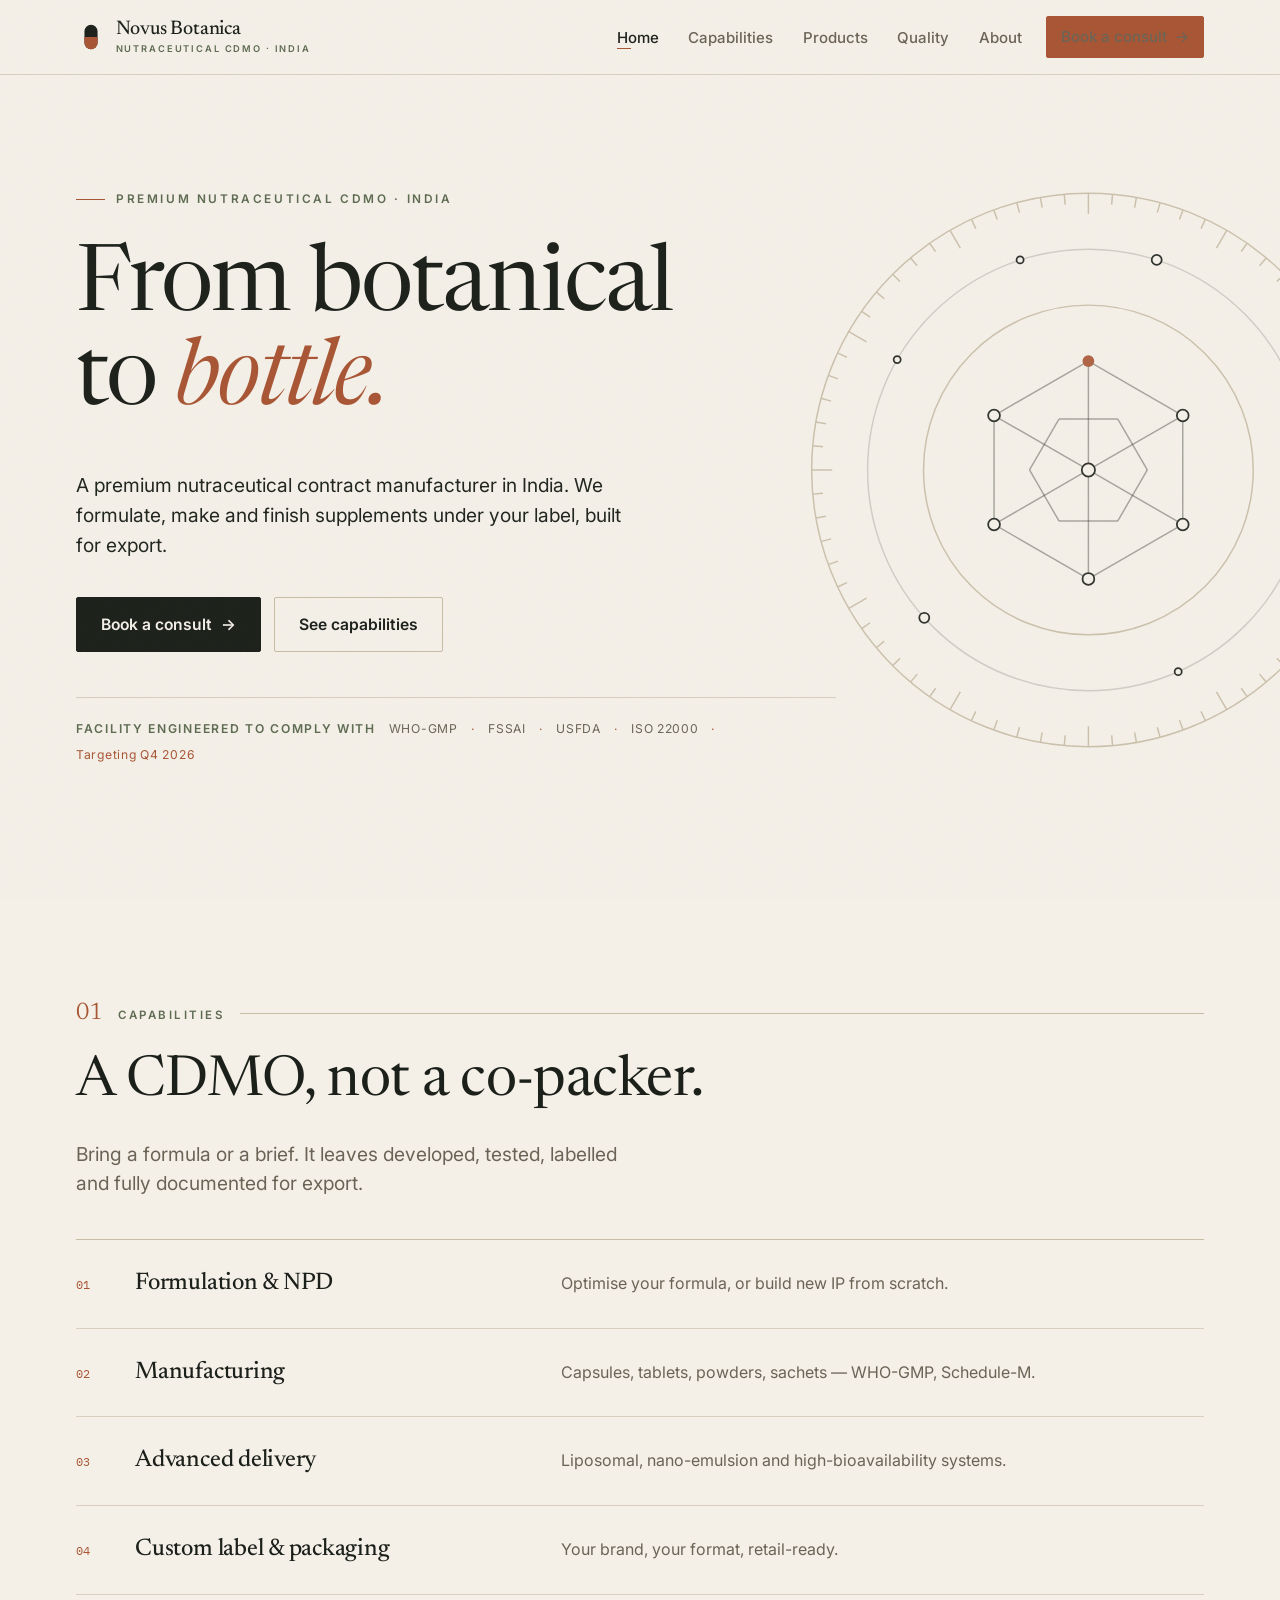
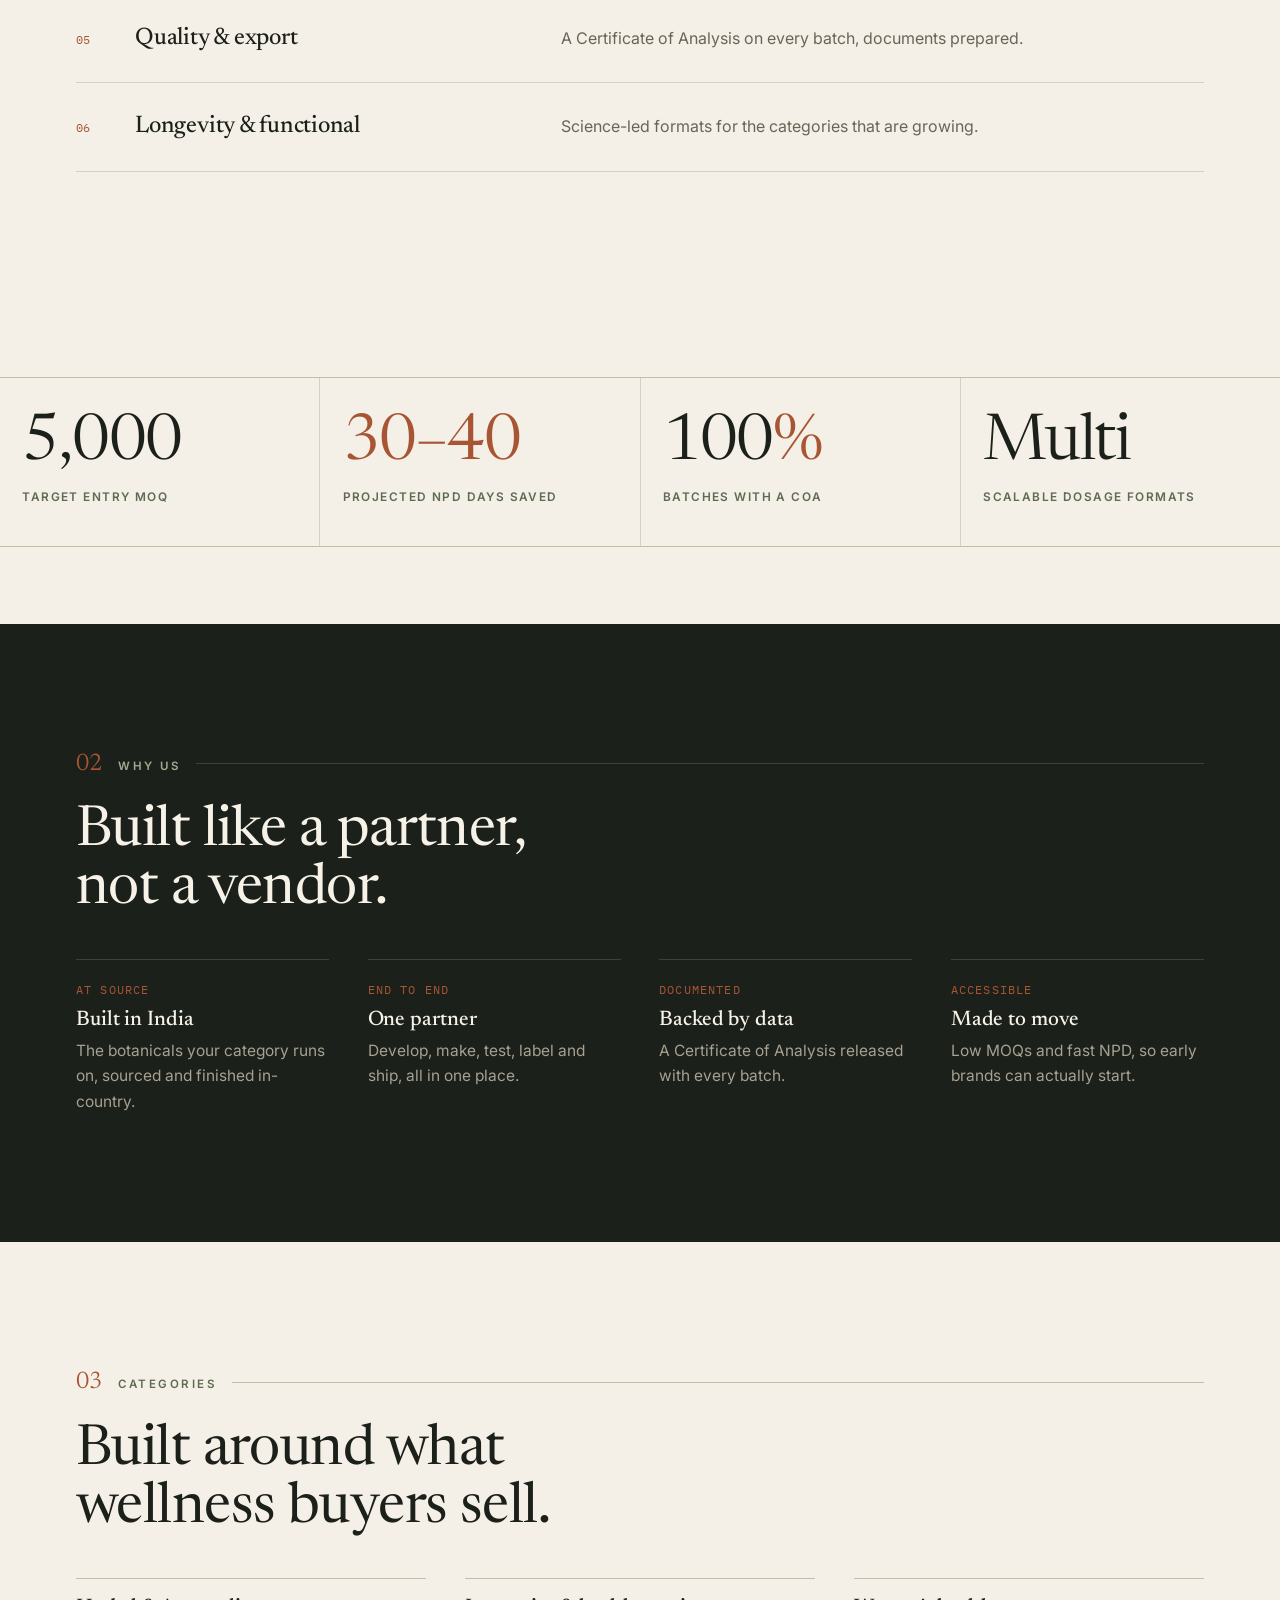
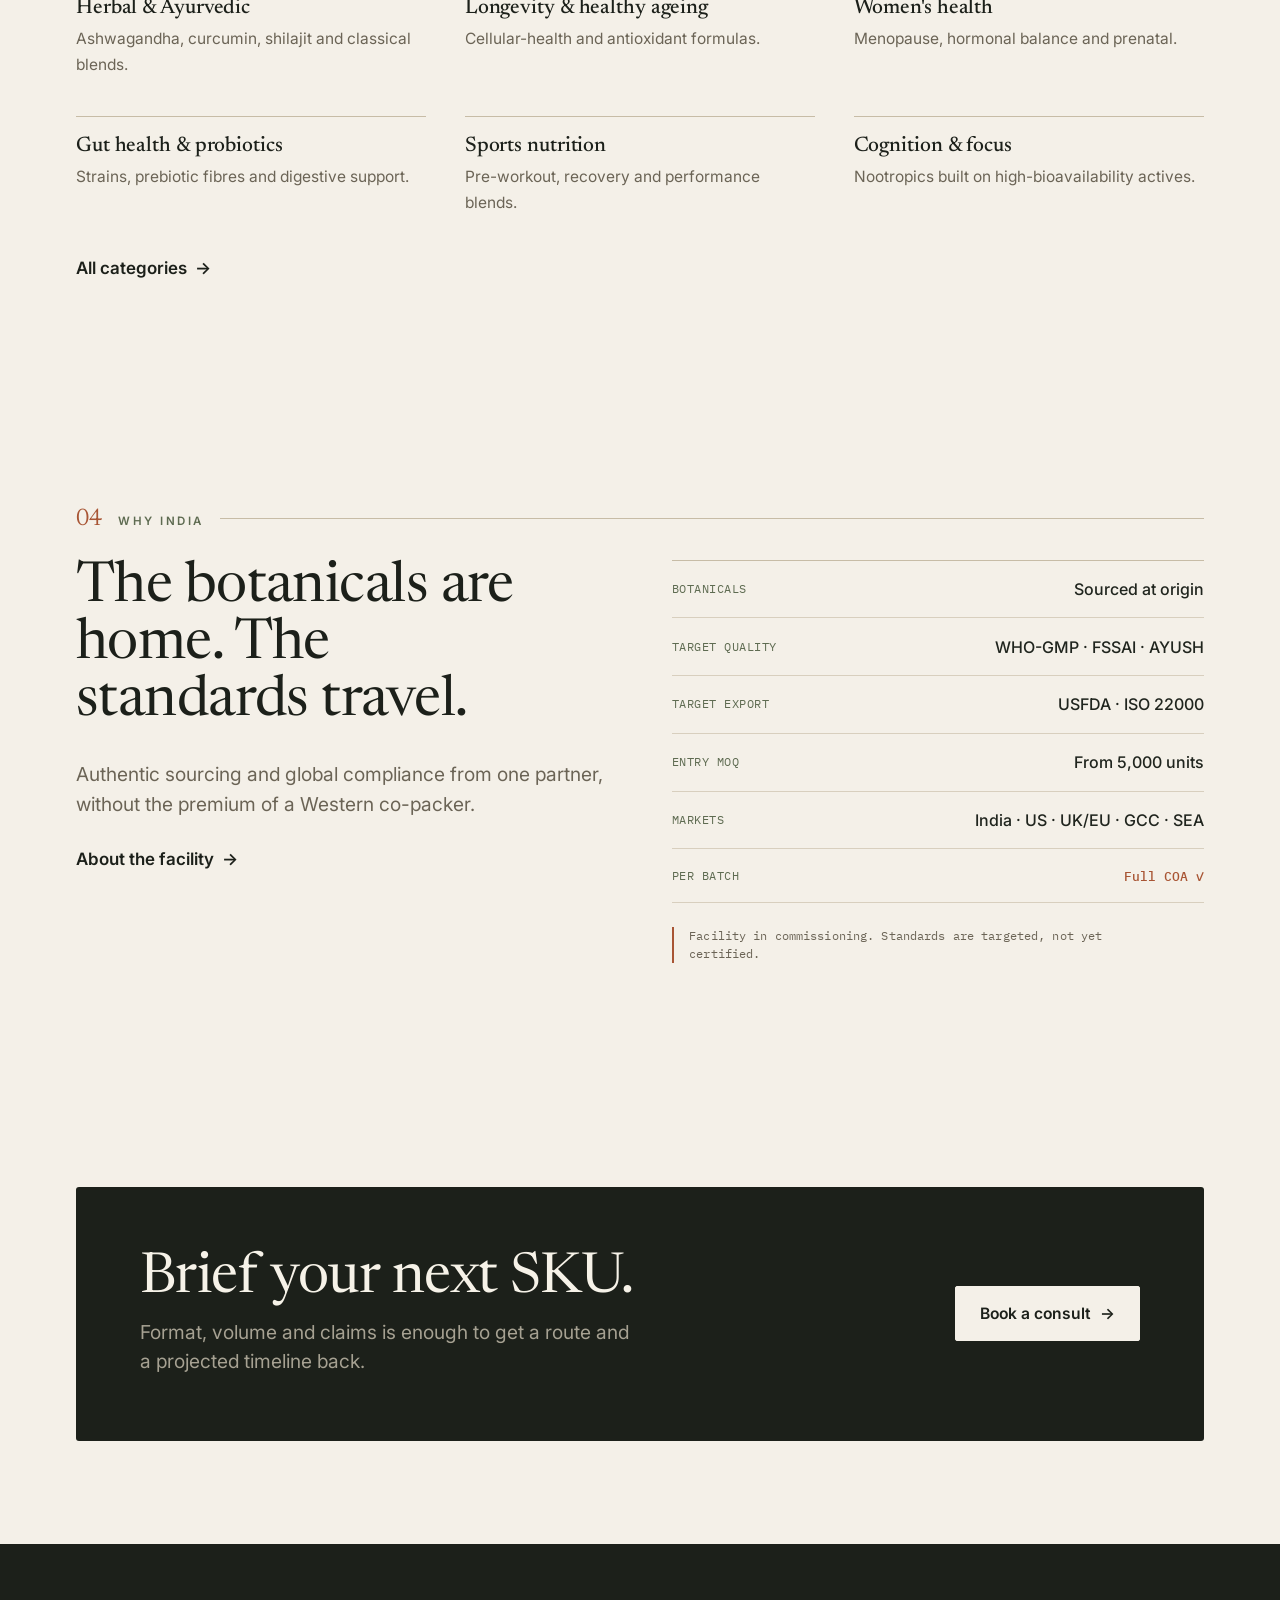
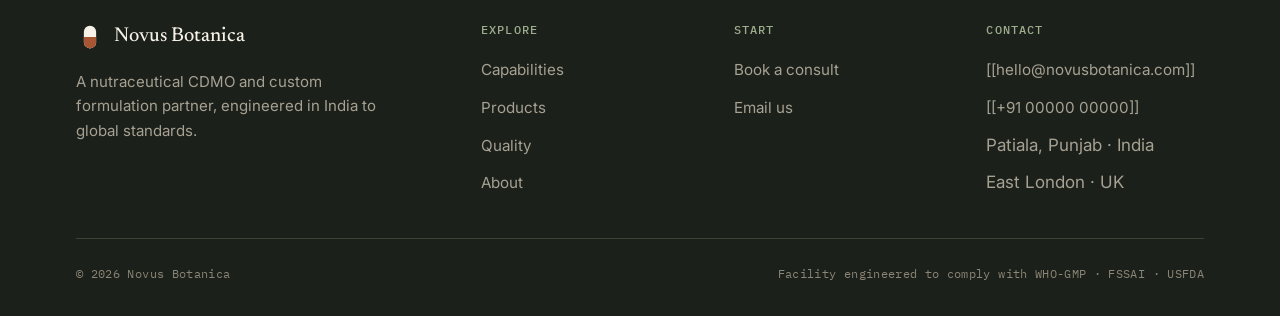
==== index.html @ 2269edfe "Add files via upload" ====
<!DOCTYPE html>
<html lang="en">
<head>
<meta charset="UTF-8">
<meta name="viewport" content="width=device-width, initial-scale=1.0">
<title>Novus Botanica — Nutraceutical CDMO & Custom Formulation, India</title>
<meta name="description" content="A premium nutraceutical CDMO in India. We formulate, manufacture and finish supplements under your label, built for export.">
<link rel="icon" href="data:image/svg+xml,%3Csvg xmlns='http://www.w3.org/2000/svg' viewBox='0 0 32 32'%3E%3Crect x='9' y='3' width='14' height='26' rx='7' fill='%231C201A'/%3E%3Cpath d='M9 16h14v6a7 7 0 0 1-7 7 7 7 0 0 1-7-7z' fill='%23A85534'/%3E%3C/svg%3E">
<link rel="preconnect" href="https://fonts.googleapis.com">
<link rel="preconnect" href="https://fonts.gstatic.com" crossorigin>
<link href="https://fonts.googleapis.com/css2?family=Inter:wght@400;500;600;700&family=Newsreader:ital,opsz,wght@0,6..72,200..700;1,6..72,200..600&family=IBM+Plex+Mono:wght@400;500&display=swap" rel="stylesheet">
<link rel="stylesheet" href="styles.css">
<script src="script.js" defer></script>
</head>
<body>

<header class="site-head">
  <div class="wrap nav">
    <a class="brand" href="index.html" aria-label="Novus Botanica home">
      <svg class="mark" viewBox="0 0 32 32" aria-hidden="true"><rect class="cap2" x="9" y="3" width="14" height="26" rx="7"/><path class="cap" d="M9 16h14v6a7 7 0 0 1-7 7 7 7 0 0 1-7-7z"/></svg>
      <span class="bt"><span class="nm">Novus Botanica</span><small>Nutraceutical CDMO · India</small></span>
    </a>
    <button class="nav-toggle" aria-label="Menu" aria-expanded="false" aria-controls="nav-links">
      <svg viewBox="0 0 24 24" fill="none" stroke-width="2" stroke-linecap="round"><path d="M4 7h16M4 12h16M4 17h16"/></svg>
    </button>
    <ul class="nav-links" id="nav-links">
      <li><a href="index.html" aria-current="page">Home</a></li>
      <li><a href="capabilities.html">Capabilities</a></li>
      <li><a href="products.html">Products</a></li>
      <li><a href="certifications.html">Quality</a></li>
      <li><a href="about.html">About</a></li>
      <li class="nav-cta"><a class="btn btn-clay" href="contact.html">Book a consult <span class="arr">→</span></a></li>
    </ul>
  </div>
</header>

<main>

<!-- Hero -->
<section class="hero">
  <div class="plate" id="plate" aria-hidden="true"></div>
  <div class="wrap">
    <p class="hero-meta">Premium nutraceutical CDMO · India</p>
    <h1>From botanical<br>to <em>bottle.</em></h1>
    <p class="lead">A premium nutraceutical contract manufacturer in India. We formulate, make and finish supplements under your label, built for export.</p>
    <div class="hero-cta">
      <a class="btn btn-primary" href="contact.html">Book a consult <span class="arr">→</span></a>
      <a class="btn btn-ghost" href="capabilities.html">See capabilities</a>
    </div>
    <p class="hero-note">
      <span class="k">Facility engineered to comply with</span>
      <span>WHO-GMP</span><span class="dot">·</span><span>FSSAI</span><span class="dot">·</span><span>USFDA</span><span class="dot">·</span><span>ISO 22000</span><span class="dot">·</span><span style="color:var(--clay)">Targeting Q4 2026</span>
    </p>
  </div>
</section>

<!-- 01 Capabilities -->
<section class="section">
  <div class="wrap">
    <div class="folio rv"><span class="no">01</span><span class="lab">Capabilities</span><span class="rule"></span></div>
    <div class="rv" style="max-width:60ch; margin-bottom:2.5rem">
      <h2>A CDMO, not a co-packer.</h2>
      <p class="lead">Bring a formula or a brief. It leaves developed, tested, labelled and fully documented for export.</p>
    </div>
    <div class="index rv">
      <div class="row"><span class="ix">01</span><span class="ttl">Formulation &amp; NPD</span><span class="desc">Optimise your formula, or build new IP from scratch.</span></div>
      <div class="row"><span class="ix">02</span><span class="ttl">Manufacturing</span><span class="desc">Capsules, tablets, powders, sachets — WHO-GMP, Schedule-M.</span></div>
      <div class="row"><span class="ix">03</span><span class="ttl">Advanced delivery</span><span class="desc">Liposomal, nano-emulsion and high-bioavailability systems.</span></div>
      <div class="row"><span class="ix">04</span><span class="ttl">Custom label &amp; packaging</span><span class="desc">Your brand, your format, retail-ready.</span></div>
      <div class="row"><span class="ix">05</span><span class="ttl">Quality &amp; export</span><span class="desc">A Certificate of Analysis on every batch, documents prepared.</span></div>
      <div class="row"><span class="ix">06</span><span class="ttl">Longevity &amp; functional</span><span class="desc">Science-led formats for the categories that are growing.</span></div>
    </div>
  </div>
</section>

<!-- Figures -->
<section class="section--tight">
  <div class="figs">
    <div class="fig rv"><div class="n">5,000</div><div class="c">Target entry MOQ</div></div>
    <div class="fig rv d1"><div class="n"><em>30–40</em></div><div class="c">Projected NPD days saved</div></div>
    <div class="fig rv d2"><div class="n">100<em>%</em></div><div class="c">Batches with a COA</div></div>
    <div class="fig rv d3"><div class="n">Multi</div><div class="c">Scalable dosage formats</div></div>
  </div>
</section>

<!-- 02 Why partner (ink) -->
<section class="section ink">
  <div class="wrap">
    <div class="folio rv"><span class="no">02</span><span class="lab">Why us</span><span class="rule"></span></div>
    <h2 class="rv" style="max-width:16ch; margin-bottom:2.5rem">Built like a partner, not a vendor.</h2>
    <div class="cols cols-4">
      <div class="feat rv"><span class="mk">At source</span><h3>Built in India</h3><p>The botanicals your category runs on, sourced and finished in-country.</p></div>
      <div class="feat rv d1"><span class="mk">End to end</span><h3>One partner</h3><p>Develop, make, test, label and ship, all in one place.</p></div>
      <div class="feat rv d2"><span class="mk">Documented</span><h3>Backed by data</h3><p>A Certificate of Analysis released with every batch.</p></div>
      <div class="feat rv d3"><span class="mk">Accessible</span><h3>Made to move</h3><p>Low MOQs and fast NPD, so early brands can actually start.</p></div>
    </div>
  </div>
</section>

<!-- 03 Categories -->
<section class="section">
  <div class="wrap">
    <div class="folio rv"><span class="no">03</span><span class="lab">Categories</span><span class="rule"></span></div>
    <h2 class="rv" style="max-width:18ch; margin-bottom:2.5rem">Built around what wellness buyers sell.</h2>
    <div class="cols cols-3">
      <div class="feat rv"><h3>Herbal &amp; Ayurvedic</h3><p>Ashwagandha, curcumin, shilajit and classical blends.</p></div>
      <div class="feat rv"><h3>Longevity &amp; healthy ageing</h3><p>Cellular-health and antioxidant formulas.</p></div>
      <div class="feat rv"><h3>Women's health</h3><p>Menopause, hormonal balance and prenatal.</p></div>
      <div class="feat rv"><h3>Gut health &amp; probiotics</h3><p>Strains, prebiotic fibres and digestive support.</p></div>
      <div class="feat rv"><h3>Sports nutrition</h3><p>Pre-workout, recovery and performance blends.</p></div>
      <div class="feat rv"><h3>Cognition &amp; focus</h3><p>Nootropics built on high-bioavailability actives.</p></div>
    </div>
    <p style="margin-top:2.4rem"><a class="tlink" href="products.html">All categories <span class="arr">→</span></a></p>
  </div>
</section>

<!-- 04 Why India -->
<section class="section--tight" style="padding-bottom:clamp(4.5rem,10vw,9rem)">
  <div class="wrap">
    <div class="folio rv"><span class="no">04</span><span class="lab">Why India</span><span class="rule"></span></div>
    <div class="cols cols-2" style="align-items:start; gap:clamp(2rem,5vw,5rem)">
      <div class="rv">
        <h2 style="max-width:14ch">The botanicals are home. The standards travel.</h2>
        <p class="lead">Authentic sourcing and global compliance from one partner, without the premium of a Western co-packer.</p>
        <p style="margin-top:1.6rem"><a class="tlink" href="about.html">About the facility <span class="arr">→</span></a></p>
      </div>
      <div class="rv d1">
        <ul class="spec">
          <li><span class="k">Botanicals</span><span class="v">Sourced at origin</span></li>
          <li><span class="k">Target quality</span><span class="v">WHO-GMP · FSSAI · AYUSH</span></li>
          <li><span class="k">Target export</span><span class="v">USFDA · ISO 22000</span></li>
          <li><span class="k">Entry MOQ</span><span class="v">From 5,000 units</span></li>
          <li><span class="k">Markets</span><span class="v">India · US · UK/EU · GCC · SEA</span></li>
          <li><span class="k">Per batch</span><span class="v ok">Full COA ✓</span></li>
        </ul>
        <p class="note">Facility in commissioning. Standards are targeted, not yet certified.</p>
      </div>
    </div>
  </div>
</section>

<!-- CTA -->
<section class="section--tight" style="padding-bottom:clamp(4rem,8vw,7rem)">
  <div class="wrap">
    <div class="ink cta rv" style="border-radius:3px; padding:clamp(2.6rem,5vw,4.5rem)">
      <div class="inner">
        <div>
          <h2>Brief your next SKU.</h2>
          <p class="lead">Format, volume and claims is enough to get a route and a projected timeline back.</p>
        </div>
        <a class="btn btn-primary" href="contact.html">Book a consult <span class="arr">→</span></a>
      </div>
    </div>
  </div>
</section>

</main>

<footer class="site-foot">
  <div class="wrap">
    <div class="foot-top">
      <div>
        <span class="foot-brand"><svg class="mark" viewBox="0 0 32 32" aria-hidden="true"><rect class="cap2" x="9" y="3" width="14" height="26" rx="7"/><path class="cap" d="M9 16h14v6a7 7 0 0 1-7 7 7 7 0 0 1-7-7z"/></svg><span class="nm">Novus Botanica</span></span>
        <p class="foot-blurb">A nutraceutical CDMO and custom formulation partner, engineered in India to global standards.</p>
      </div>
      <div><h4>Explore</h4><ul><li><a href="capabilities.html">Capabilities</a></li><li><a href="products.html">Products</a></li><li><a href="certifications.html">Quality</a></li><li><a href="about.html">About</a></li></ul></div>
      <div><h4>Start</h4><ul><li><a href="contact.html">Book a consult</a></li><li><a href="mailto:[[hello@novusbotanica.com]]">Email us</a></li></ul></div>
      <div><h4>Contact</h4><ul><li><a href="mailto:[[hello@novusbotanica.com]]">[[hello@novusbotanica.com]]</a></li><li><a href="tel:[[+910000000000]]">[[+91 00000 00000]]</a></li><li>Patiala, Punjab · India</li><li>East London · UK</li></ul></div>
    </div>
    <div class="foot-bot"><span>© <span id="year">2026</span> Novus Botanica</span><span>Facility engineered to comply with WHO-GMP · FSSAI · USFDA</span></div>
  </div>
</footer>

</body>
</html>
---- styles.css ----
/* ============================================================
   Novus Botanica — "Apothecary Clinical"
   Light, warm, editorial. Bone paper · warm ink · clay-spice
   accent · moss. Fraunces display + Hanken Grotesk. Monograph
   structure, fine-line specimen motif, generous air.
   ============================================================ */

:root{
  --paper:    #F4F0E8;   /* warm bone — primary surface */
  --paper-2:  #EDE6D8;   /* recessed panel */
  --paper-3:  #E6DECC;   /* deeper warm */
  --ink:      #1C201A;   /* warm near-black */
  --ink-2:    #282D24;   /* ink panel surface */
  --ink-soft: #343A30;   /* cards on ink */
  --clay:     #A85534;   /* spice accent */
  --clay-deep:#8C4527;   /* accent hover */
  --moss:     #5E6B51;   /* cool secondary */
  --line:     #D8CFBE;   /* hairline on paper */
  --line-2:   #C7BCA6;   /* stronger hairline */
  --line-ink: #3C4236;   /* hairline on ink */
  --text:     #20251E;   /* body on paper */
  --muted:    #6B6456;   /* secondary on paper */
  --on-ink:   #ECE6D8;   /* text on ink */
  --on-ink-mut:#A6A192;  /* secondary on ink */

  --maxw: 1240px;
  --serif: "Newsreader", Georgia, "Times New Roman", serif;
  --sans:  "Inter", system-ui, -apple-system, sans-serif;
  --mono:  "IBM Plex Mono", ui-monospace, monospace;

  --ease: cubic-bezier(.2,.6,.2,1);
}

/* ---------- Base ---------- */
*,*::before,*::after{ box-sizing:border-box; }
html{ -webkit-text-size-adjust:100%; scroll-behavior:smooth; }
@media (prefers-reduced-motion: reduce){ html{ scroll-behavior:auto; } }
body{ margin:0; background:var(--paper); color:var(--text);
  font-family:var(--sans); font-size:1.0625rem; line-height:1.65; font-weight:400;
  -webkit-font-smoothing:antialiased; text-rendering:optimizeLegibility; position:relative; }
/* subtle paper grain */
body::before{ content:""; position:fixed; inset:0; z-index:9999; pointer-events:none; opacity:.035;
  background-image:url("data:image/svg+xml,%3Csvg xmlns='http://www.w3.org/2000/svg' width='160' height='160'%3E%3Cfilter id='n'%3E%3CfeTurbulence type='fractalNoise' baseFrequency='0.8' numOctaves='2' stitchTiles='stitch'/%3E%3C/filter%3E%3Crect width='100%25' height='100%25' filter='url(%23n)'/%3E%3C/svg%3E"); }
img{ max-width:100%; display:block; }
a{ color:inherit; }
::selection{ background:var(--clay); color:var(--paper); }

h1,h2,h3{ font-family:var(--serif); font-weight:430; line-height:1.02;
  letter-spacing:-0.01em; margin:0 0 .5em; color:var(--ink);
  font-optical-sizing:auto; }
h1{ font-size:clamp(3rem, 7.2vw, 6.4rem); font-weight:380; letter-spacing:-0.02em; }
h2{ font-size:clamp(2.1rem, 4.4vw, 3.6rem); font-weight:400; }
h3{ font-size:1.32rem; font-weight:500; letter-spacing:-0.005em; }
em{ font-style:italic; }
.accent{ color:var(--clay); }
p{ margin:0 0 1.15rem; }

/* ---------- Layout ---------- */
.wrap{ width:100%; max-width:var(--maxw); margin-inline:auto; padding-inline:clamp(1.25rem,5vw,3.5rem); }
.section{ padding-block:clamp(4.5rem,10vw,9rem); }
.section--tight{ padding-block:clamp(3rem,6vw,5rem); }
.lead{ font-family:var(--sans); font-size:clamp(1.12rem,1.5vw,1.32rem); line-height:1.55; color:var(--muted); max-width:48ch; font-weight:400; }
.measure{ max-width:60ch; }

/* dark panel */
.ink{ background:var(--ink); color:var(--on-ink); position:relative; overflow:hidden; }
.ink h1,.ink h2,.ink h3{ color:#F6F2E8; }
.ink .lead{ color:var(--on-ink-mut); }

/* ---------- Folio / eyebrow ---------- */
.folio{ display:flex; align-items:baseline; gap:1rem; margin-bottom:1.8rem; }
.folio .no{ font-family:var(--serif); font-weight:380; font-size:1.5rem; color:var(--clay); line-height:1; font-feature-settings:"lnum"; }
.folio .lab{ font-family:var(--sans); font-size:.72rem; font-weight:600; letter-spacing:.22em; text-transform:uppercase; color:var(--moss); }
.folio .rule{ flex:1; height:1px; background:var(--line-2); align-self:center; }
.ink .folio .lab{ color:#9DAE8E; }
.ink .folio .rule{ background:var(--line-ink); }

.eyebrow{ font-family:var(--sans); font-size:.72rem; font-weight:600; letter-spacing:.22em; text-transform:uppercase; color:var(--moss);
  display:inline-flex; align-items:center; gap:.6rem; margin:0 0 1.4rem; }
.eyebrow::before{ content:""; width:1.6rem; height:1px; background:var(--clay); }
.ink .eyebrow{ color:#9DAE8E; }

/* ---------- Buttons ---------- */
.btn{ display:inline-flex; align-items:center; gap:.55rem; font-family:var(--sans); font-weight:600; font-size:.98rem;
  padding:.85rem 1.5rem; border-radius:2px; border:1px solid transparent; cursor:pointer; text-decoration:none;
  transition:transform .2s var(--ease), background .2s var(--ease), color .2s var(--ease), border-color .2s var(--ease); }
.btn .arr{ transition:transform .25s var(--ease); }
.btn:hover .arr{ transform:translateX(4px); }
.btn-primary{ background:var(--ink); color:var(--paper); border-color:var(--ink); }
.btn-primary:hover{ background:var(--clay); border-color:var(--clay); transform:translateY(-2px); }
.btn-clay{ background:var(--clay); color:var(--paper); border-color:var(--clay); }
.btn-clay:hover{ background:var(--clay-deep); border-color:var(--clay-deep); transform:translateY(-2px); }
.btn-ghost{ background:transparent; color:var(--ink); border-color:var(--line-2); }
.btn-ghost:hover{ border-color:var(--ink); transform:translateY(-2px); }
.ink .btn-ghost{ color:var(--paper); border-color:#4A5142; }
.ink .btn-ghost:hover{ border-color:var(--on-ink-mut); }
.ink .btn-primary{ background:var(--paper); color:var(--ink); border-color:var(--paper); }
.ink .btn-primary:hover{ background:var(--clay); color:var(--paper); border-color:var(--clay); }

/* text link with drawn underline */
.tlink{ text-decoration:none; color:var(--ink); font-weight:600; display:inline-flex; align-items:center; gap:.5rem;
  background-image:linear-gradient(var(--clay),var(--clay)); background-size:0% 1.5px; background-repeat:no-repeat;
  background-position:left 100%; transition:background-size .3s var(--ease); padding-bottom:2px; }
.tlink:hover{ background-size:100% 1.5px; }
.tlink .arr{ transition:transform .25s var(--ease); }
.tlink:hover .arr{ transform:translateX(4px); }
.ink .tlink{ color:var(--paper); }

/* ---------- Header ---------- */
.site-head{ position:sticky; top:0; z-index:50; background:color-mix(in srgb,var(--paper) 86%, transparent);
  backdrop-filter:saturate(1.1) blur(10px); border-bottom:1px solid var(--line); }
.nav{ display:flex; align-items:center; justify-content:space-between; gap:1rem; height:74px; }
.brand{ display:inline-flex; align-items:center; gap:.6rem; text-decoration:none; color:var(--ink); }
.brand .mark{ width:30px; height:30px; flex:none; }
.brand .cap{ fill:var(--clay); } .brand .cap2{ fill:var(--ink); }
.brand .bt{ display:flex; flex-direction:column; line-height:1; }
.brand .nm{ font-family:var(--serif); font-weight:480; font-size:1.24rem; letter-spacing:-0.01em; }
.brand small{ font-family:var(--sans); font-weight:600; font-size:.58rem; letter-spacing:.2em; text-transform:uppercase; color:var(--moss); margin-top:4px; }
.nav-links{ display:flex; align-items:center; gap:.15rem; list-style:none; margin:0; padding:0; }
.nav-links a{ text-decoration:none; color:var(--muted); font-size:.94rem; font-weight:500; padding:.5rem .85rem; border-radius:2px; position:relative; transition:color .15s var(--ease); }
.nav-links a:hover{ color:var(--ink); }
.nav-links a[aria-current="page"]{ color:var(--ink); }
.nav-links a[aria-current="page"]::after{ content:""; position:absolute; left:.85rem; bottom:.35rem; width:14px; height:1.5px; background:var(--clay); }
.nav-cta{ margin-left:.5rem; }
.nav-toggle{ display:none; background:none; border:1px solid var(--line-2); border-radius:2px; width:44px; height:44px; cursor:pointer; align-items:center; justify-content:center; }
.nav-toggle svg{ width:20px; height:20px; stroke:var(--ink); }

/* ---------- Hero ---------- */
.hero{ position:relative; overflow:hidden; padding-block:clamp(4rem,9vw,8rem) clamp(3.5rem,7vw,6.5rem); }
.hero .wrap{ position:relative; z-index:2; }
.hero-meta{ font-family:var(--sans); font-size:.74rem; font-weight:600; letter-spacing:.22em; text-transform:uppercase; color:var(--moss); margin-bottom:2rem; display:flex; gap:.7rem; align-items:center; }
.hero-meta::before{ content:""; width:1.8rem; height:1px; background:var(--clay); }
.hero h1{ max-width:14ch; margin-bottom:.45em; }
.hero h1 em{ color:var(--clay); }
.hero .lead{ max-width:46ch; margin-bottom:2.3rem; color:var(--text); }
.hero-cta{ display:flex; flex-wrap:wrap; gap:.8rem; margin-bottom:2.8rem; }
.hero-note{ font-family:var(--sans); font-size:.76rem; letter-spacing:.06em; color:var(--muted); display:flex; flex-wrap:wrap; gap:.4rem .8rem; align-items:center;
  border-top:1px solid var(--line); padding-top:1.3rem; max-width:760px; }
.hero-note .k{ font-weight:600; letter-spacing:.14em; text-transform:uppercase; color:var(--moss); }
.hero-note .dot{ color:var(--clay); }
/* specimen plate motif */
.plate{ position:absolute; z-index:1; top:50%; right:-8%; transform:translateY(-50%);
  width:min(46vw,640px); aspect-ratio:1; pointer-events:none; opacity:.9; }
.plate svg{ width:100%; height:100%; overflow:visible; }
.plate .ring{ fill:none; stroke:var(--line-2); stroke-width:1; }
.plate .ring-ink{ fill:none; stroke:var(--ink); stroke-width:1; opacity:.18; }
.plate .tick{ stroke:var(--line-2); stroke-width:1; }
.plate .lat{ fill:none; stroke:var(--ink); stroke-width:1; opacity:.4; }
.plate .node{ fill:var(--paper); stroke:var(--ink); stroke-width:1.2; }
.plate .node-clay{ fill:var(--clay); stroke:none; }
.plate .spin{ transform-origin:center; animation:spin 140s linear infinite; }
.plate .spin-r{ transform-origin:center; animation:spin 200s linear infinite reverse; }
.plate .breathe{ transform-origin:center; animation:breathe 9s var(--ease) infinite; }
@keyframes spin{ to{ transform:rotate(360deg); } }
@keyframes breathe{ 0%,100%{ transform:scale(1); } 50%{ transform:scale(1.035); } }
.plate .draw{ stroke-dasharray:var(--len); stroke-dashoffset:var(--len); animation:draw 2.4s var(--ease) forwards; }
@keyframes draw{ to{ stroke-dashoffset:0; } }
@media (prefers-reduced-motion: reduce){
  .plate .spin,.plate .spin-r,.plate .breathe{ animation:none; }
  .plate .draw{ animation:none; stroke-dashoffset:0; }
}

/* ---------- Editorial index list ---------- */
.index{ border-top:1px solid var(--line-2); }
.index .row{ display:grid; grid-template-columns:2.2rem 1fr 1.6fr; gap:1.5rem; align-items:baseline;
  padding:1.5rem 0; border-bottom:1px solid var(--line); transition:background .25s var(--ease); }
.index .row:hover{ background:linear-gradient(90deg, color-mix(in srgb,var(--clay) 6%, transparent), transparent 60%); }
.index .ix{ font-family:var(--mono); font-size:.78rem; color:var(--clay); padding-top:.35rem; }
.index .ttl{ font-family:var(--serif); font-size:1.5rem; font-weight:480; color:var(--ink); letter-spacing:-0.01em; }
.index .desc{ color:var(--muted); font-size:1rem; }
.ink .index{ border-color:var(--line-ink); }
.ink .index .row{ border-color:var(--line-ink); }
.ink .index .ttl{ color:#F6F2E8; }
.ink .index .desc{ color:var(--on-ink-mut); }

/* ---------- Airy cards (hairline, no box) ---------- */
.cols{ display:grid; gap:clamp(1.4rem,3vw,2.6rem); }
.cols-2{ grid-template-columns:repeat(2,1fr); }
.cols-3{ grid-template-columns:repeat(3,1fr); }
.cols-4{ grid-template-columns:repeat(4,1fr); }
.feat{ border-top:1px solid var(--line-2); padding-top:1.2rem; }
.feat h3{ margin:0 0 .4rem; }
.feat p{ color:var(--muted); font-size:.97rem; margin:0; }
.feat .mk{ font-family:var(--mono); font-size:.72rem; letter-spacing:.1em; color:var(--clay); text-transform:uppercase; display:block; margin-bottom:.7rem; }
.ink .feat{ border-color:var(--line-ink); }
.ink .feat p{ color:var(--on-ink-mut); }

/* ---------- Big-figure stats ---------- */
.figs{ display:grid; grid-template-columns:repeat(4,1fr); gap:1px; background:var(--line); border-block:1px solid var(--line-2); }
.fig{ background:var(--paper); padding:2.4rem 1.4rem; }
.fig .n{ font-family:var(--serif); font-weight:360; font-size:clamp(2.6rem,5vw,4rem); color:var(--ink); line-height:.9; letter-spacing:-0.02em; }
.fig .n em{ color:var(--clay); font-style:normal; }
.fig .c{ font-family:var(--sans); font-size:.74rem; font-weight:600; letter-spacing:.12em; text-transform:uppercase; color:var(--moss); margin-top:.9rem; }
.ink .figs{ background:var(--line-ink); border-color:var(--line-ink); }
.ink .fig{ background:var(--ink); }

/* ---------- Spec / COA (mono data) ---------- */
.spec{ list-style:none; margin:0; padding:0; border-top:1px solid var(--line-2); }
.spec li{ display:flex; justify-content:space-between; gap:1.5rem; padding:.95rem 0; border-bottom:1px solid var(--line); font-size:1rem; }
.spec .k{ font-family:var(--mono); font-size:.76rem; letter-spacing:.04em; text-transform:uppercase; color:var(--moss); align-self:center; }
.spec .v{ font-weight:500; text-align:right; color:var(--text); }
.spec .v.ok{ font-family:var(--mono); font-size:.84rem; color:var(--clay); }
.ink .spec{ border-color:var(--line-ink); }
.ink .spec li{ border-color:var(--line-ink); }
.ink .spec .v{ color:#F0EBDD; } .ink .spec .v.ok{ color:#D08A5C; } .ink .spec .k{ color:#9DAE8E; }

/* ---------- Tags ---------- */
.tags{ display:flex; flex-wrap:wrap; gap:.5rem; margin-top:1.1rem; }
.tag{ font-family:var(--mono); font-size:.74rem; letter-spacing:.02em; color:var(--muted); border:1px solid var(--line-2); border-radius:100px; padding:.32rem .8rem; }
.ink .tag{ color:var(--on-ink-mut); border-color:var(--line-ink); }

/* ---------- Note ---------- */
.note{ font-family:var(--mono); font-size:.76rem; letter-spacing:.01em; color:var(--muted); line-height:1.5;
  border-left:2px solid var(--clay); padding-left:.95rem; margin-top:1.5rem; max-width:64ch; }
.ink .note{ color:var(--on-ink-mut); }

/* ---------- CTA band ---------- */
.cta{ position:relative; overflow:hidden; }
.cta .inner{ display:flex; flex-wrap:wrap; align-items:center; justify-content:space-between; gap:1.8rem; }
.cta h2{ margin:0; max-width:18ch; }
.cta p{ margin:.6rem 0 0; max-width:42ch; }

/* ---------- Page head ---------- */
.page-head{ padding-block:clamp(3.6rem,7vw,6rem) clamp(2.4rem,4vw,3.4rem); border-bottom:1px solid var(--line); position:relative; overflow:hidden; }
.page-head h1{ max-width:18ch; font-size:clamp(2.6rem,6vw,5rem); }
.page-head .lead{ margin-top:.4rem; }

/* ---------- Form ---------- */
.form{ display:grid; gap:1.15rem; }
.field{ display:grid; gap:.4rem; }
.field label{ font-family:var(--mono); font-size:.74rem; letter-spacing:.06em; text-transform:uppercase; color:var(--moss); }
.field input,.field select,.field textarea{ font-family:var(--sans); font-size:1rem; color:var(--text); background:var(--paper);
  border:1px solid var(--line-2); border-radius:2px; padding:.82rem .9rem; width:100%; transition:border-color .15s var(--ease), box-shadow .15s var(--ease); }
.field input:focus,.field select:focus,.field textarea:focus{ outline:none; border-color:var(--clay); box-shadow:0 0 0 3px color-mix(in srgb,var(--clay) 20%, transparent); }
.field textarea{ min-height:140px; resize:vertical; }
.row2{ display:grid; grid-template-columns:1fr 1fr; gap:1.15rem; }
.form-note{ font-size:.85rem; color:var(--muted); margin-top:.2rem; }
.form-status{ font-family:var(--mono); font-size:.85rem; margin-top:.4rem; min-height:1.2em; }
.form-status.ok{ color:var(--clay); } .form-status.err{ color:#B23B3B; }
.contact-list{ list-style:none; margin:0; padding:0; border-top:1px solid var(--line-2); }
.contact-list li{ padding:1.15rem 0; border-bottom:1px solid var(--line); }
.contact-list .k{ font-family:var(--mono); font-size:.72rem; letter-spacing:.08em; text-transform:uppercase; color:var(--moss); display:block; margin-bottom:.3rem; }
.contact-list a{ color:var(--ink); text-decoration:none; font-family:var(--serif); font-weight:480; font-size:1.18rem; background-image:linear-gradient(var(--clay),var(--clay)); background-size:0% 1.5px; background-repeat:no-repeat; background-position:left 100%; transition:background-size .3s var(--ease); }
.contact-list a:hover{ background-size:100% 1.5px; }

/* ---------- Footer ---------- */
.site-foot{ background:var(--ink); color:var(--on-ink-mut); padding-block:clamp(3.5rem,6vw,5rem) 2rem; }
.foot-top{ display:grid; grid-template-columns:1.7fr 1fr 1fr 1fr; gap:2.2rem; padding-bottom:2.6rem; border-bottom:1px solid var(--line-ink); }
.foot-brand{ display:inline-flex; align-items:center; gap:.6rem; color:#F6F2E8; margin-bottom:1rem; }
.foot-brand .mark{ width:28px; height:28px; } .foot-brand .cap{ fill:var(--clay); } .foot-brand .cap2{ fill:#F6F2E8; }
.foot-brand .nm{ font-family:var(--serif); font-weight:480; font-size:1.26rem; }
.foot-blurb{ font-size:.94rem; max-width:34ch; color:var(--on-ink-mut); }
.foot-top h4{ font-family:var(--mono); font-size:.72rem; letter-spacing:.1em; text-transform:uppercase; color:#9DAE8E; font-weight:500; margin:0 0 1rem; }
.foot-top ul{ list-style:none; margin:0; padding:0; display:grid; gap:.6rem; }
.foot-top a{ color:var(--on-ink-mut); text-decoration:none; font-size:.95rem; transition:color .15s var(--ease); }
.foot-top a:hover{ color:var(--clay); }
.foot-bot{ display:flex; flex-wrap:wrap; justify-content:space-between; gap:.8rem; padding-top:1.6rem;
  font-family:var(--mono); font-size:.73rem; letter-spacing:.03em; color:#8A8576; }

/* ---------- Reveal ---------- */
.js .rv{ opacity:0; transform:translateY(20px); transition:opacity .8s var(--ease), transform .8s var(--ease); }
.js .rv.in{ opacity:1; transform:none; }
.js .rv.d1{ transition-delay:.08s; } .js .rv.d2{ transition-delay:.16s; } .js .rv.d3{ transition-delay:.24s; }
@media (prefers-reduced-motion: reduce){ .js .rv{ opacity:1 !important; transform:none !important; transition:none; } }

/* ---------- Responsive ---------- */
@media (max-width: 900px){
  .cols-3,.cols-4{ grid-template-columns:repeat(2,1fr); }
  .figs{ grid-template-columns:repeat(2,1fr); }
  .cols-2{ grid-template-columns:1fr; }
  .row2{ grid-template-columns:1fr; }
  .foot-top{ grid-template-columns:1fr 1fr; gap:1.8rem 2rem; }
  .index .row{ grid-template-columns:1.8rem 1fr; }
  .index .desc{ grid-column:2; padding-top:.3rem; }
  .plate{ display:none; }
  .nav-toggle{ display:inline-flex; }
  .nav-links{ position:absolute; left:0; right:0; top:100%; flex-direction:column; align-items:stretch; gap:.1rem;
    background:var(--paper); border-bottom:1px solid var(--line); padding:.6rem clamp(1.25rem,5vw,3.5rem) 1.2rem;
    max-height:0; overflow:hidden; visibility:hidden; transition:max-height .3s var(--ease), visibility .3s; }
  .nav-links.open{ max-height:84vh; visibility:visible; }
  .nav-links a{ padding:.75rem .2rem; font-size:1.05rem; }
  .nav-links a[aria-current="page"]::after{ display:none; }
  .nav-cta{ margin:.4rem 0 0; } .nav-cta .btn{ width:100%; justify-content:center; }
}
@media (max-width: 560px){
  .cols-3,.cols-4{ grid-template-columns:1fr; }
  .figs{ grid-template-columns:1fr 1fr; }
  .cta .inner{ flex-direction:column; align-items:flex-start; }
}
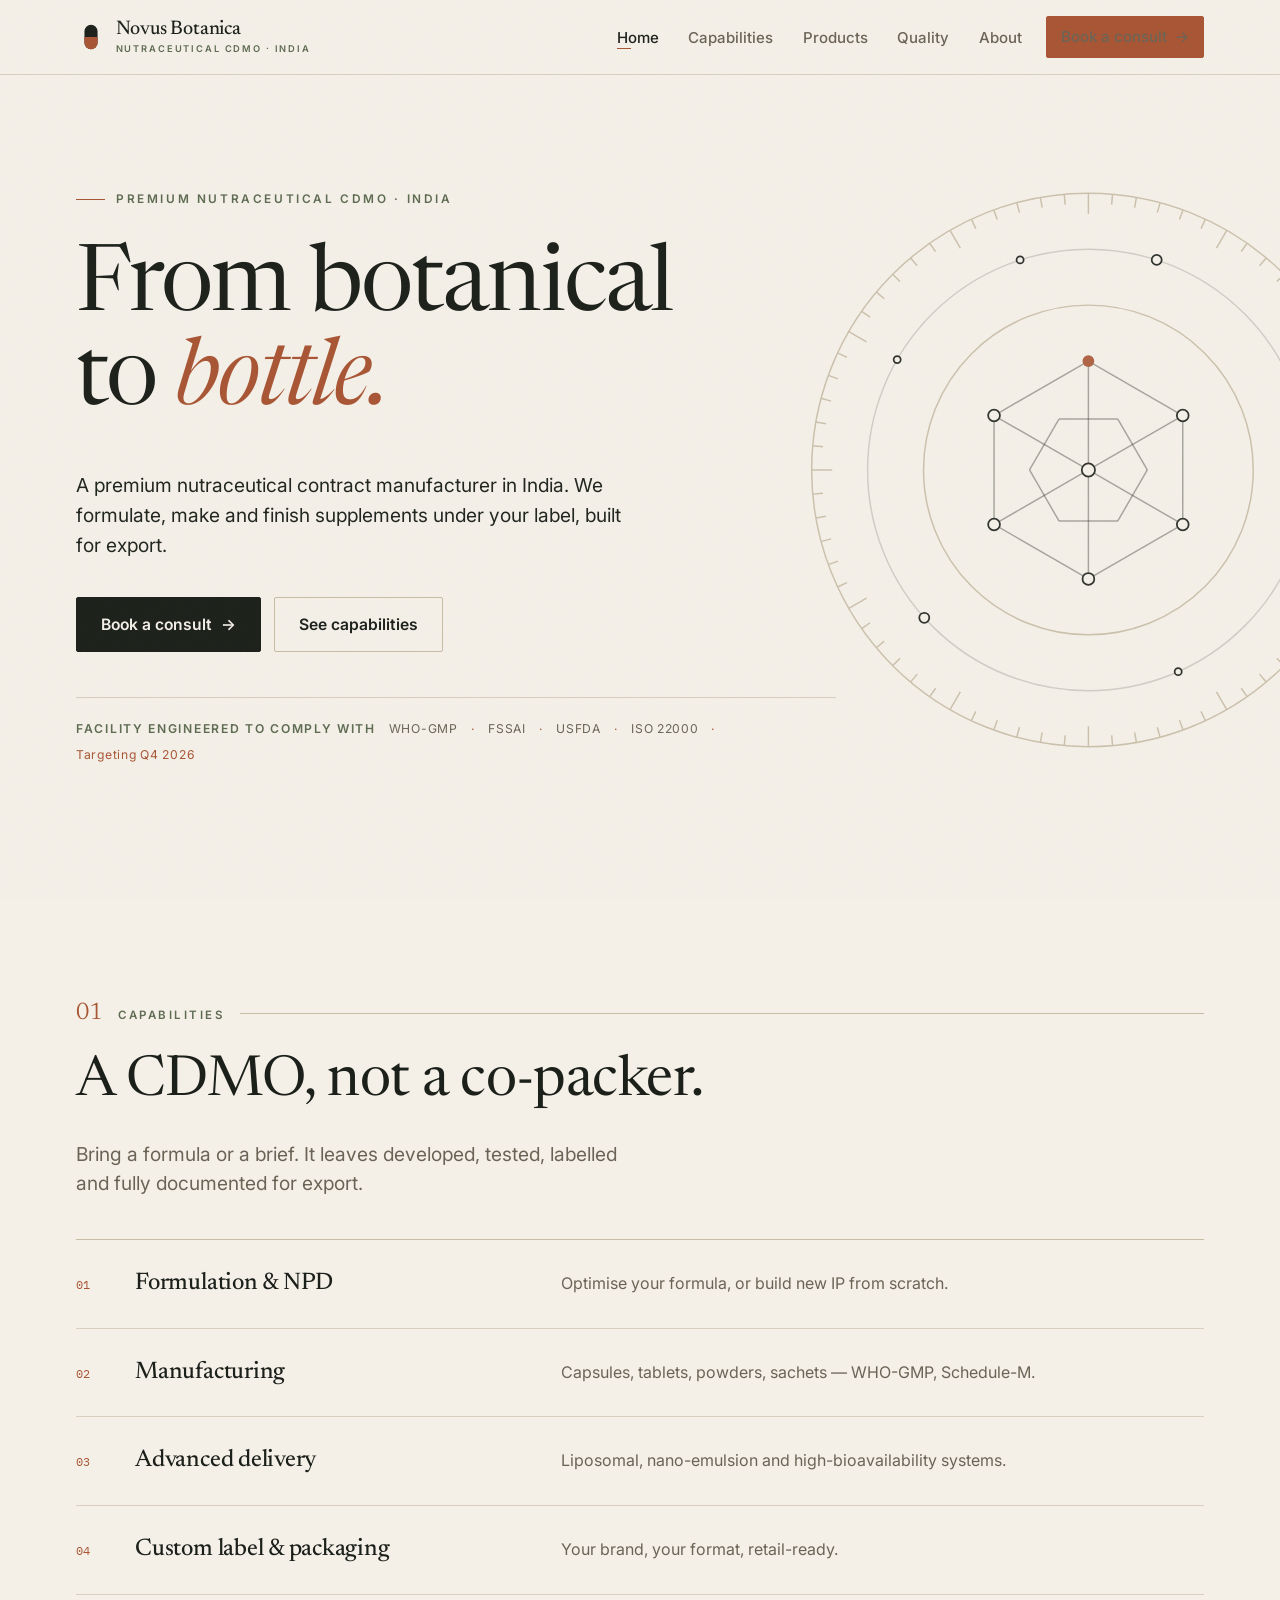
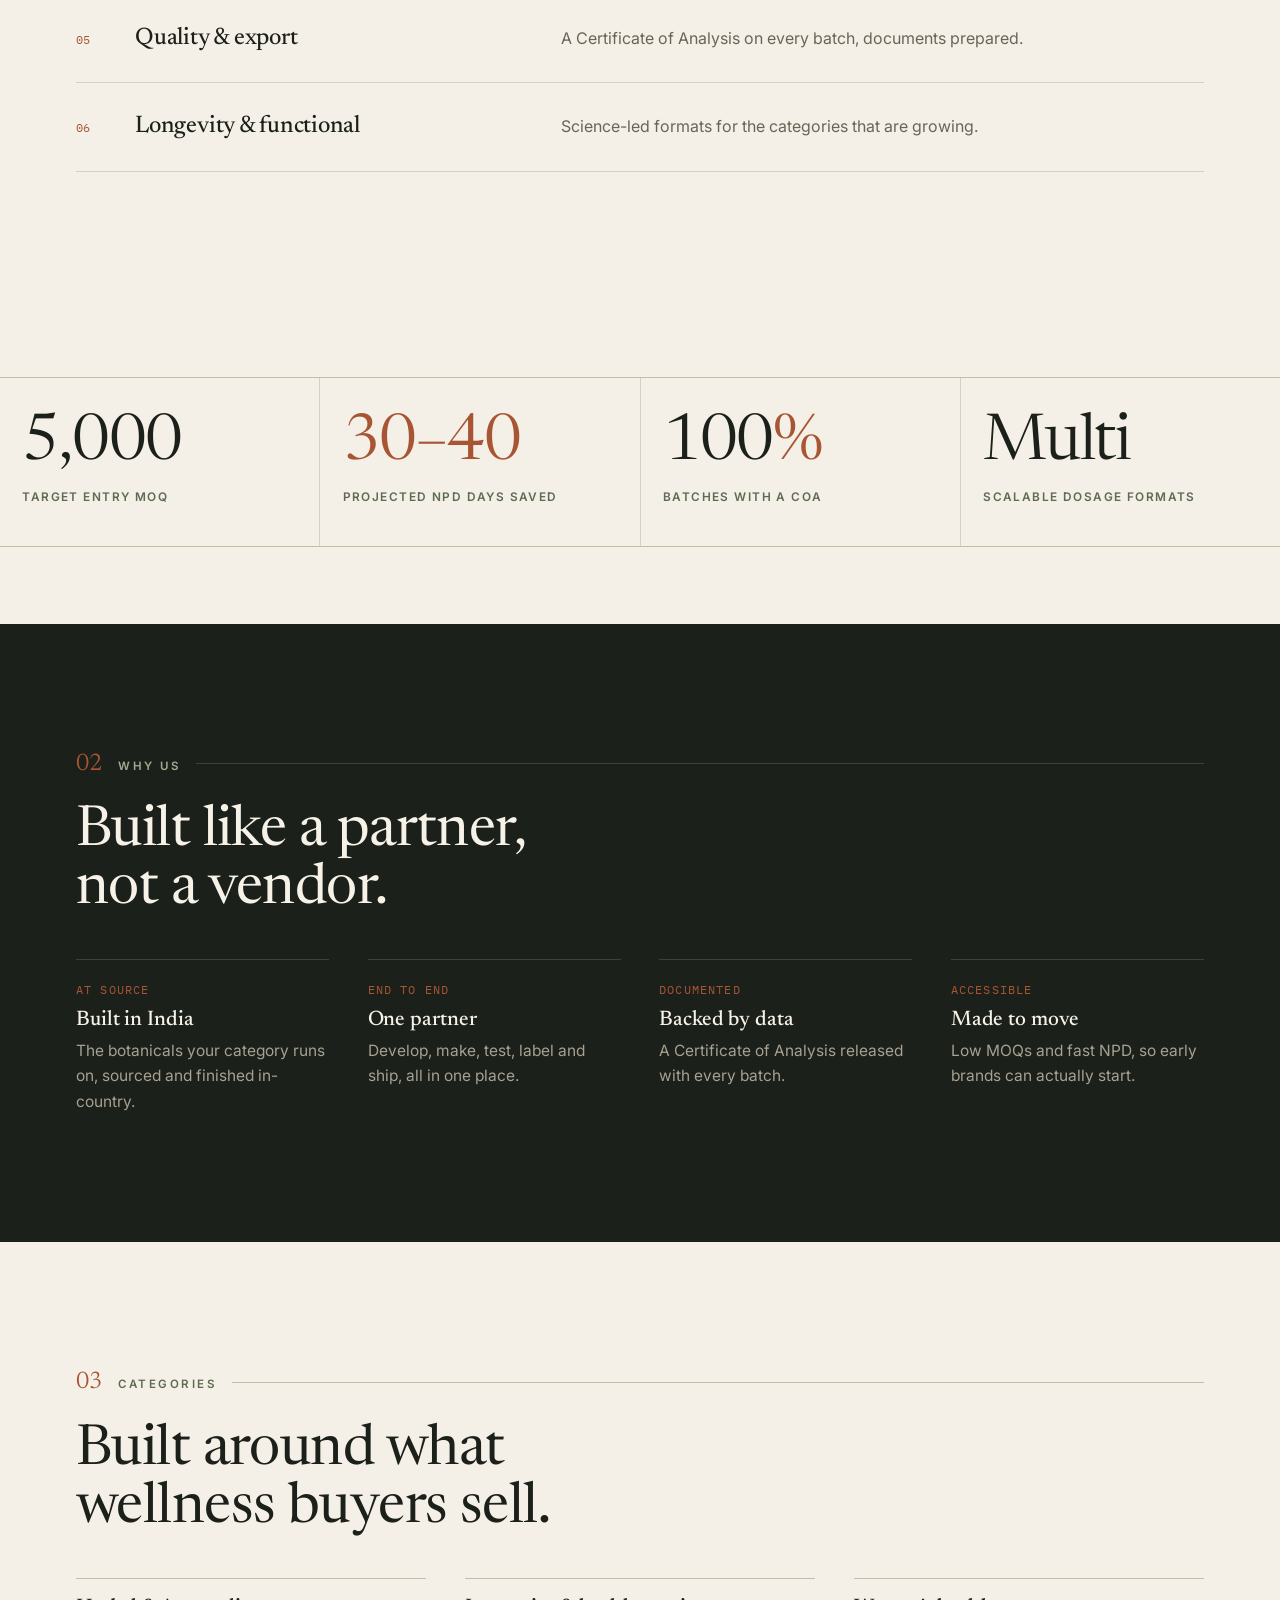
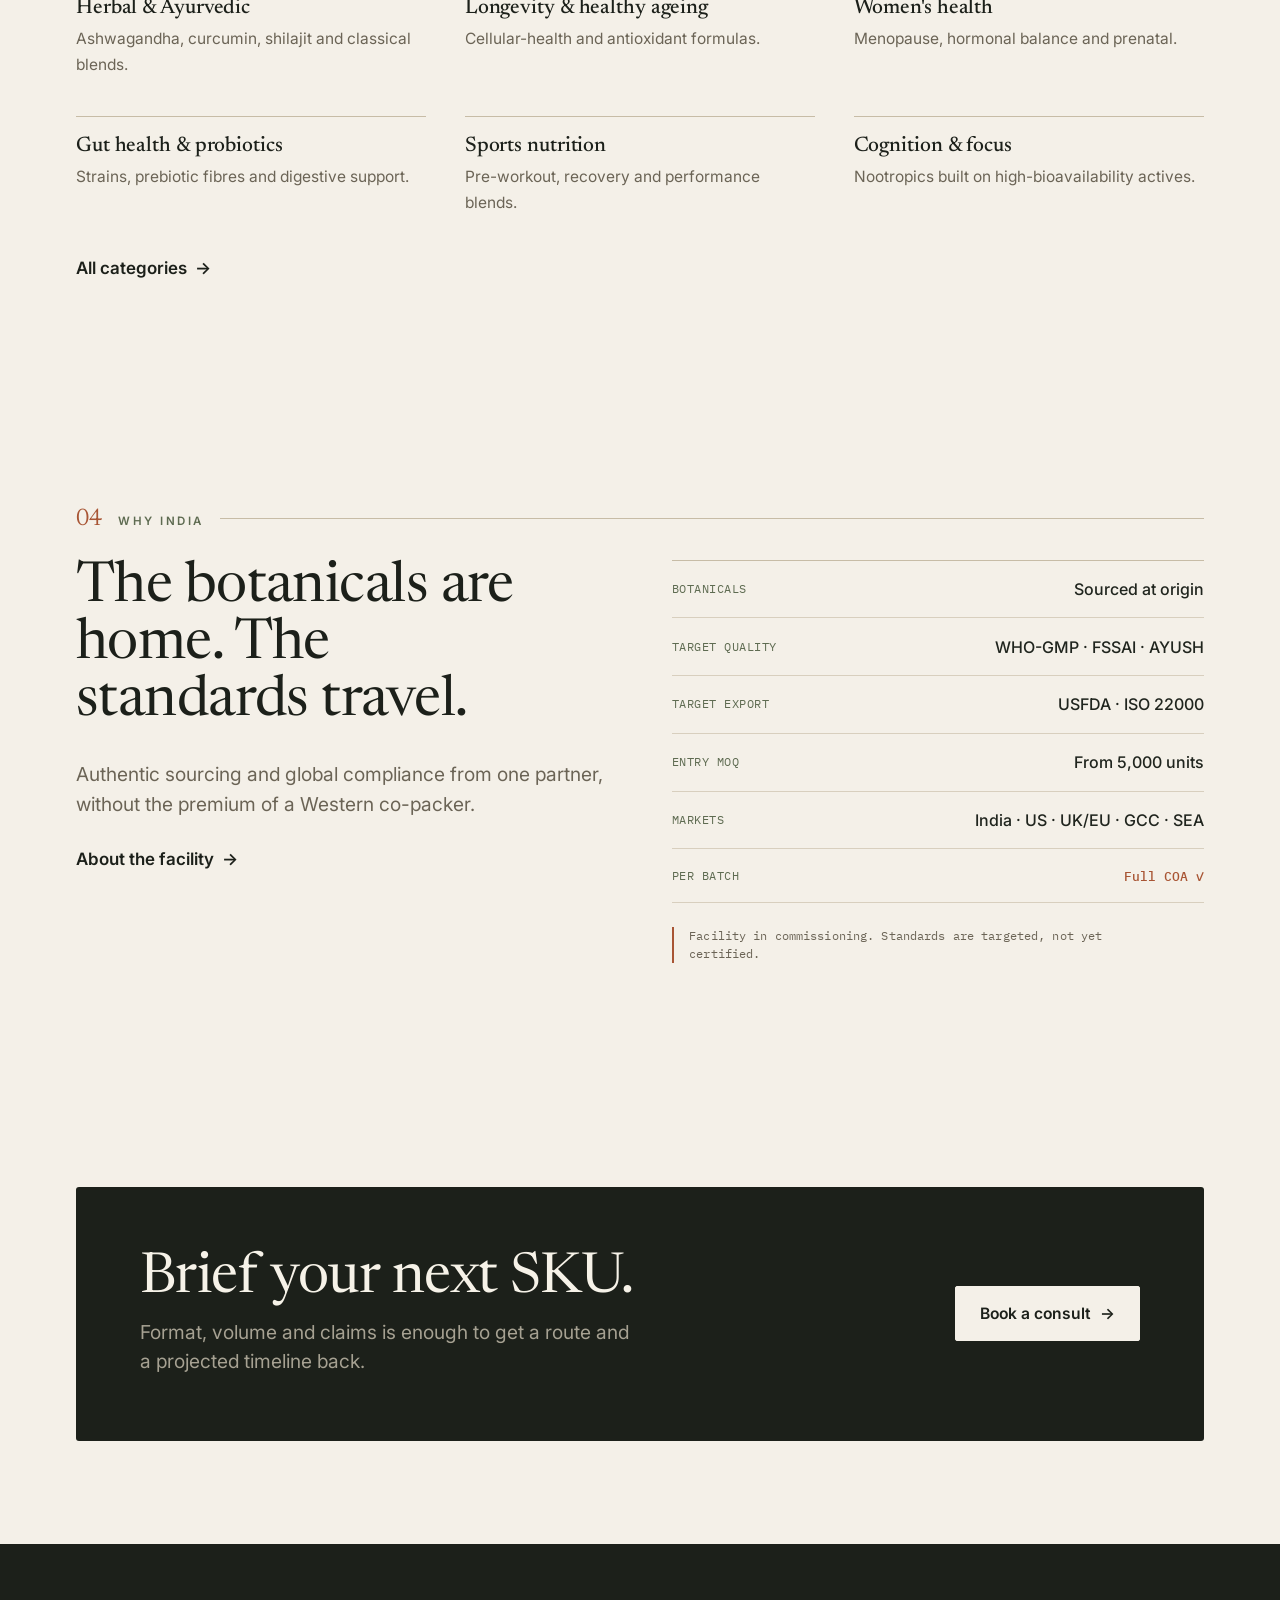
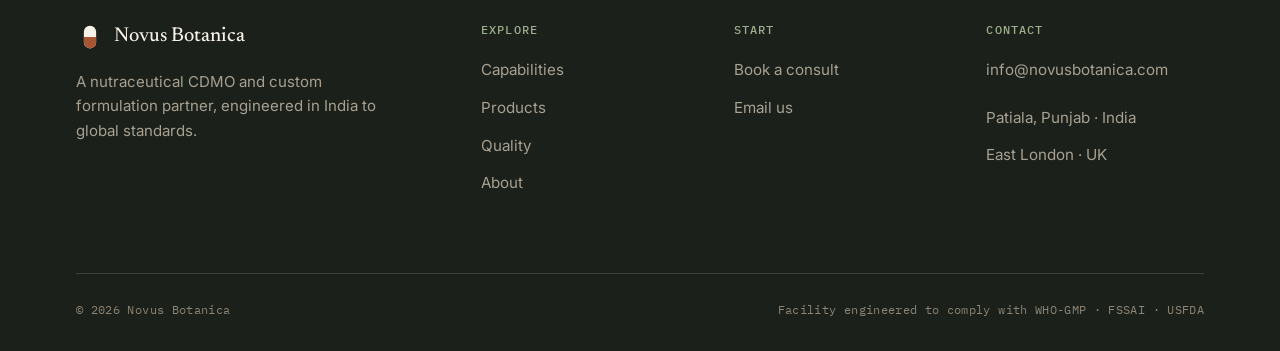
==== commit 74d82cf9: "Update index.html" ====
--- a/index.html
+++ b/index.html
@@ -165,7 +165,7 @@
       </div>
       <div><h4>Explore</h4><ul><li><a href="capabilities.html">Capabilities</a></li><li><a href="products.html">Products</a></li><li><a href="certifications.html">Quality</a></li><li><a href="about.html">About</a></li></ul></div>
       <div><h4>Start</h4><ul><li><a href="contact.html">Book a consult</a></li><li><a href="mailto:[[hello@novusbotanica.com]]">Email us</a></li></ul></div>
-      <div><h4>Contact</h4><ul><li><a href="mailto:[[hello@novusbotanica.com]]">[[hello@novusbotanica.com]]</a></li><li><a href="tel:[[+910000000000]]">[[+91 00000 00000]]</a></li><li>Patiala, Punjab · India</li><li>East London · UK</li></ul></div>
+      <div><h4>Contact</h4><ul><li><a href="mailto:info@novusbotanica.com">info@novusbotanica.com</a></li><li><a </a></li><li>Patiala, Punjab · India</li><li>East London · UK</li></ul></div>
     </div>
     <div class="foot-bot"><span>© <span id="year">2026</span> Novus Botanica</span><span>Facility engineered to comply with WHO-GMP · FSSAI · USFDA</span></div>
   </div>
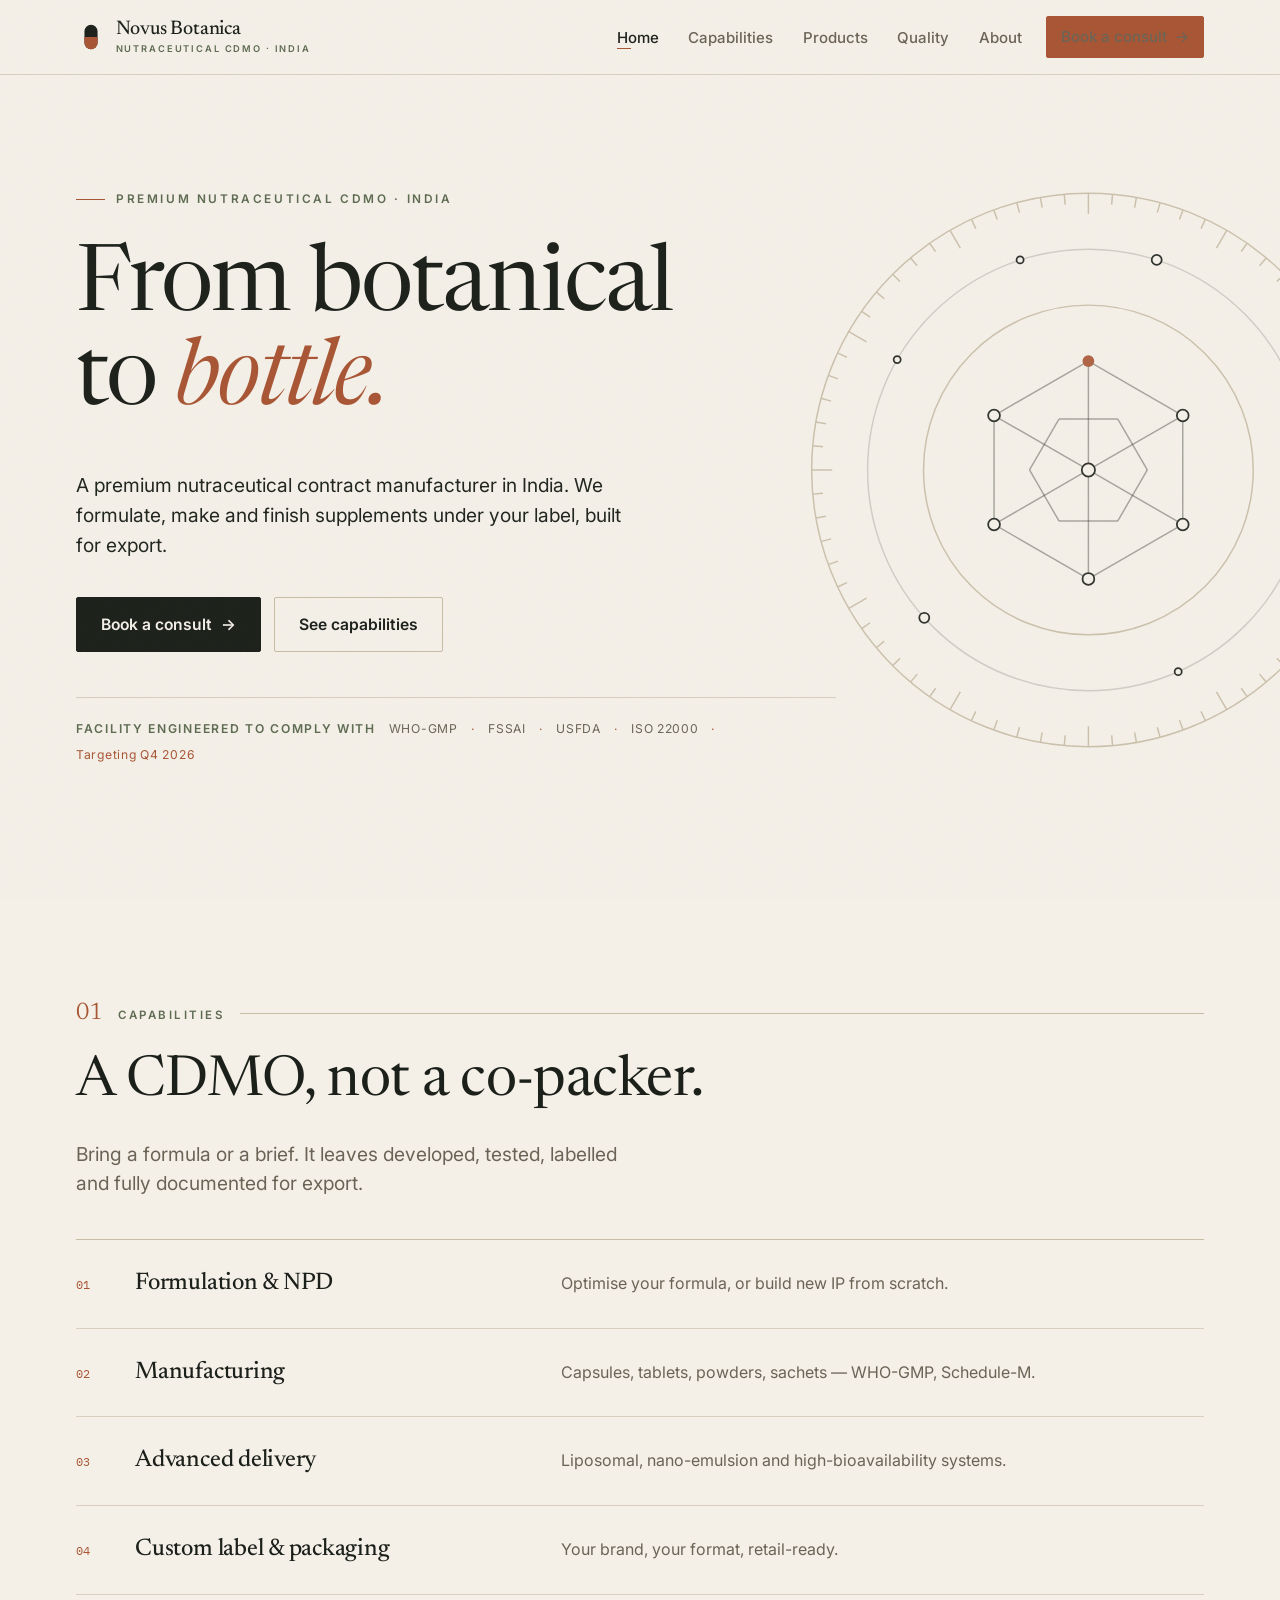
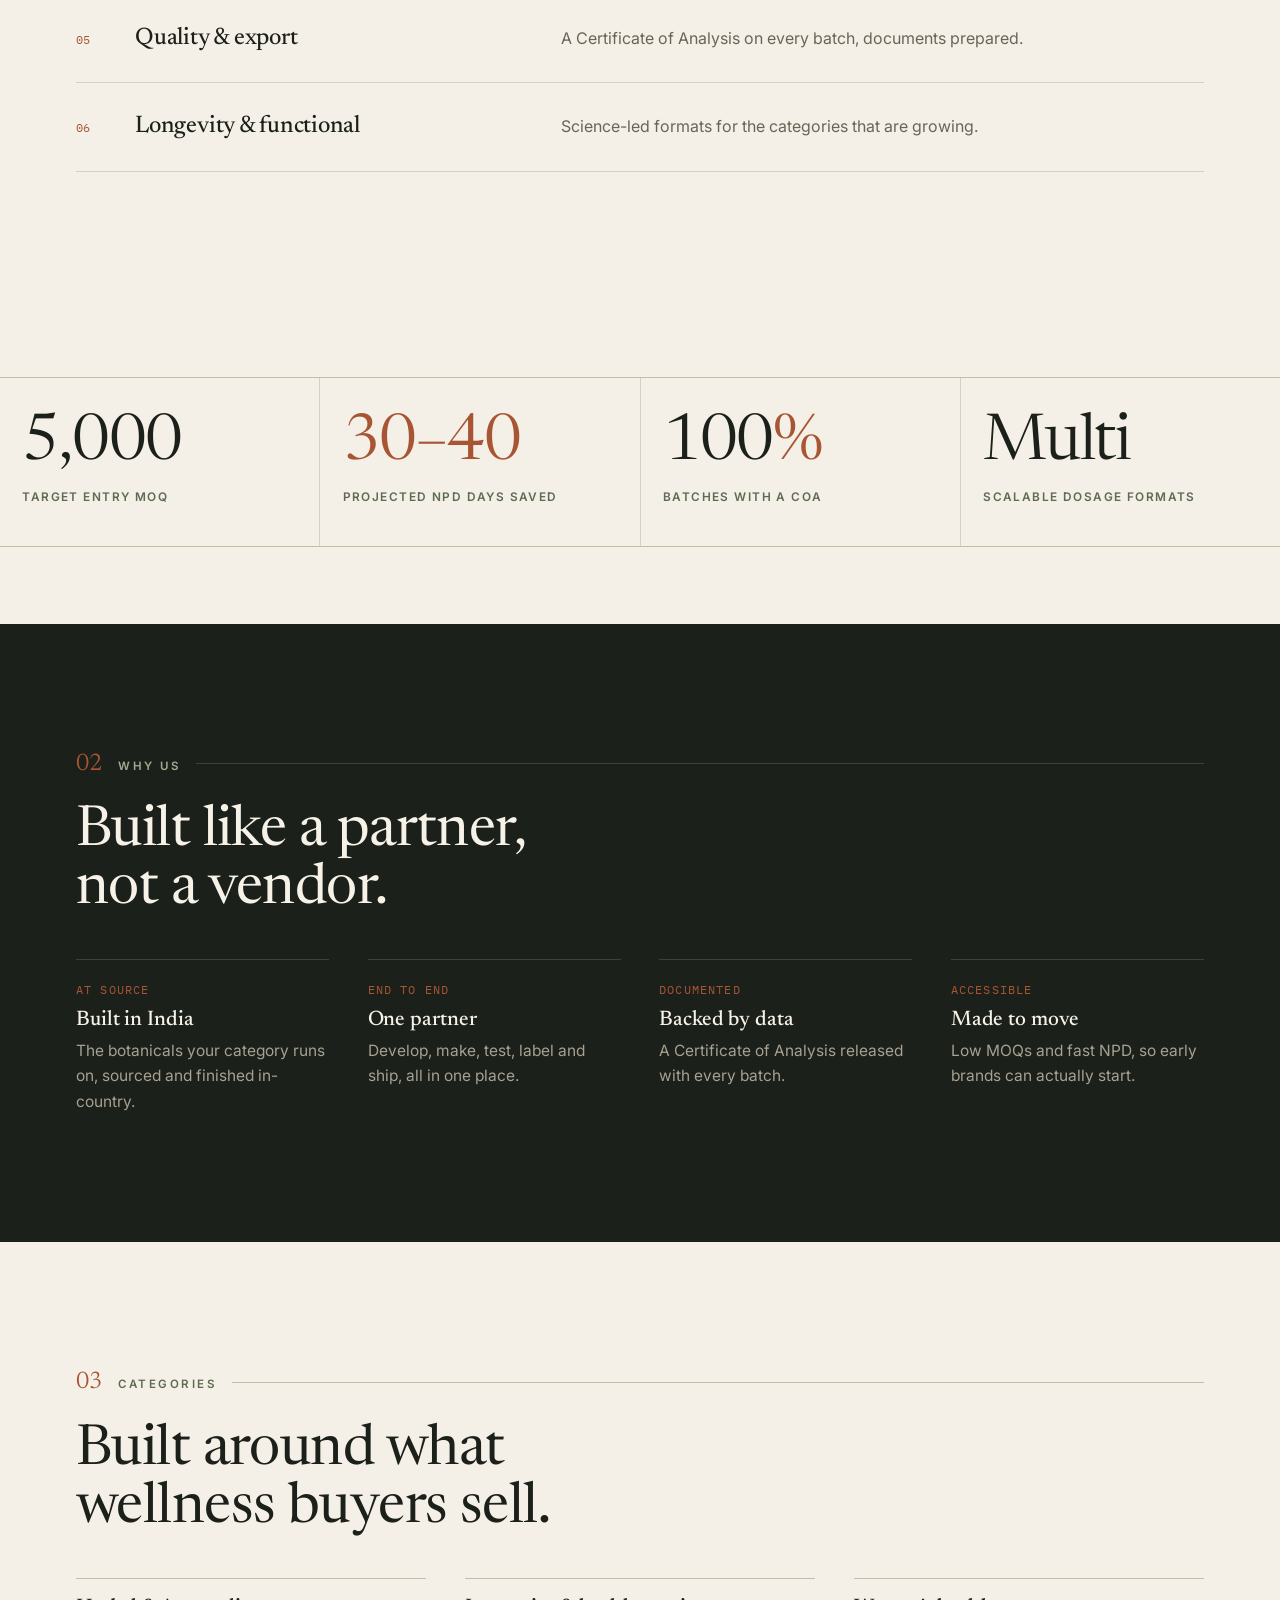
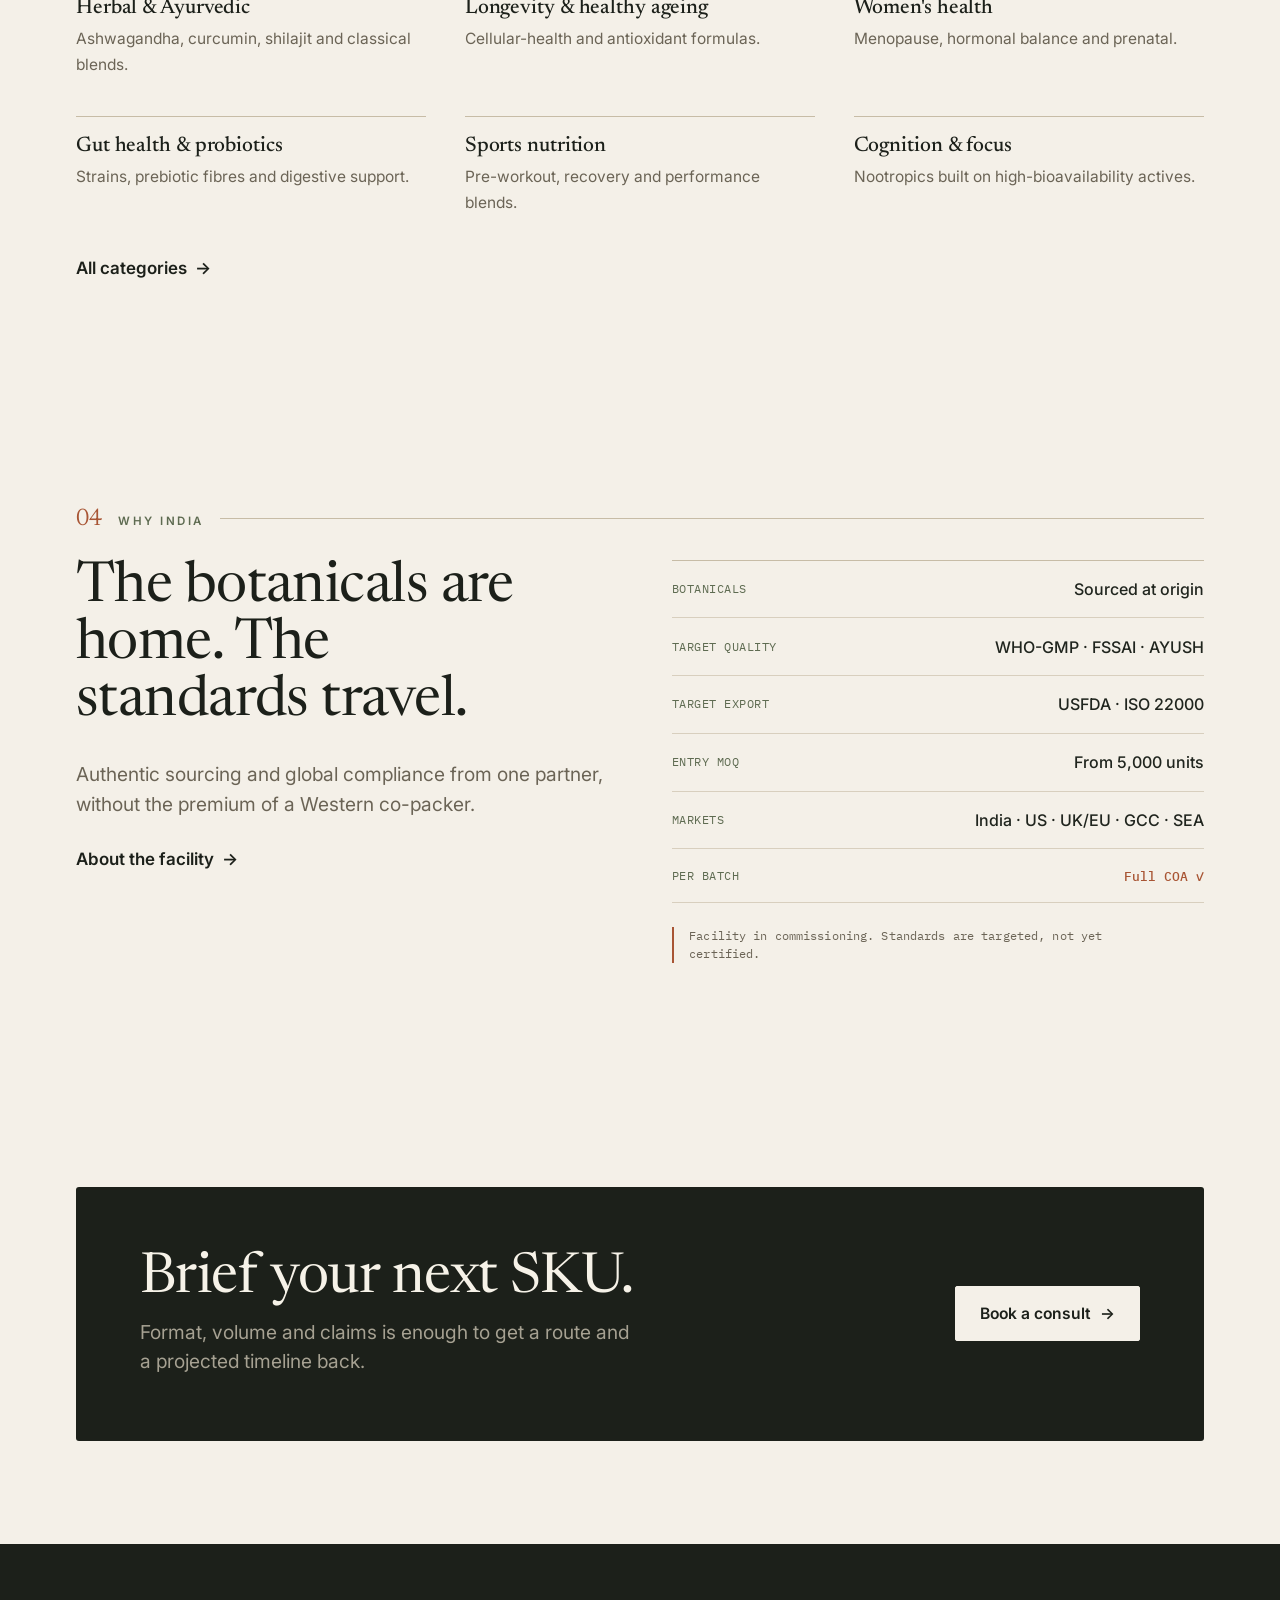
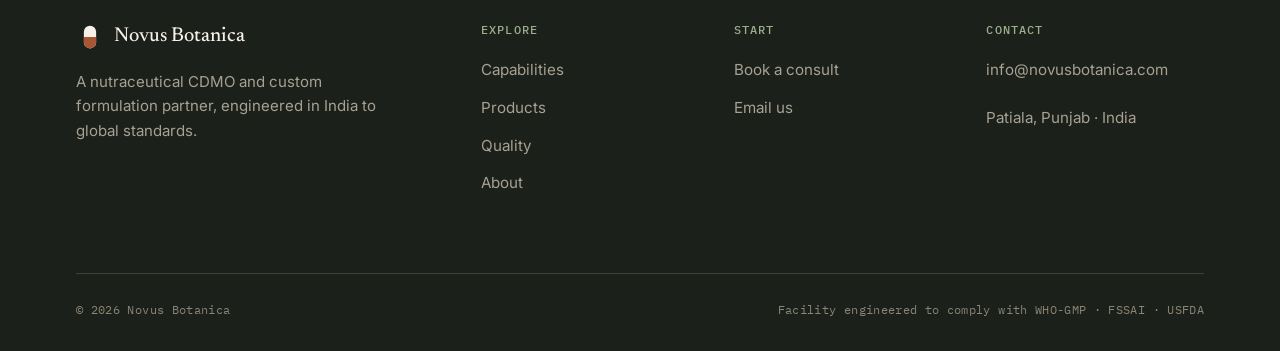
==== commit 8cdc4a35: "Update index.html" ====
--- a/index.html
+++ b/index.html
@@ -165,7 +165,7 @@
       </div>
       <div><h4>Explore</h4><ul><li><a href="capabilities.html">Capabilities</a></li><li><a href="products.html">Products</a></li><li><a href="certifications.html">Quality</a></li><li><a href="about.html">About</a></li></ul></div>
       <div><h4>Start</h4><ul><li><a href="contact.html">Book a consult</a></li><li><a href="mailto:[[hello@novusbotanica.com]]">Email us</a></li></ul></div>
-      <div><h4>Contact</h4><ul><li><a href="mailto:info@novusbotanica.com">info@novusbotanica.com</a></li><li><a </a></li><li>Patiala, Punjab · India</li><li>East London · UK</li></ul></div>
+      <div><h4>Contact</h4><ul><li><a href="mailto:info@novusbotanica.com">info@novusbotanica.com</a></li><li><a </a></li><li>Patiala, Punjab · India</li></li></ul></div>
     </div>
     <div class="foot-bot"><span>© <span id="year">2026</span> Novus Botanica</span><span>Facility engineered to comply with WHO-GMP · FSSAI · USFDA</span></div>
   </div>
